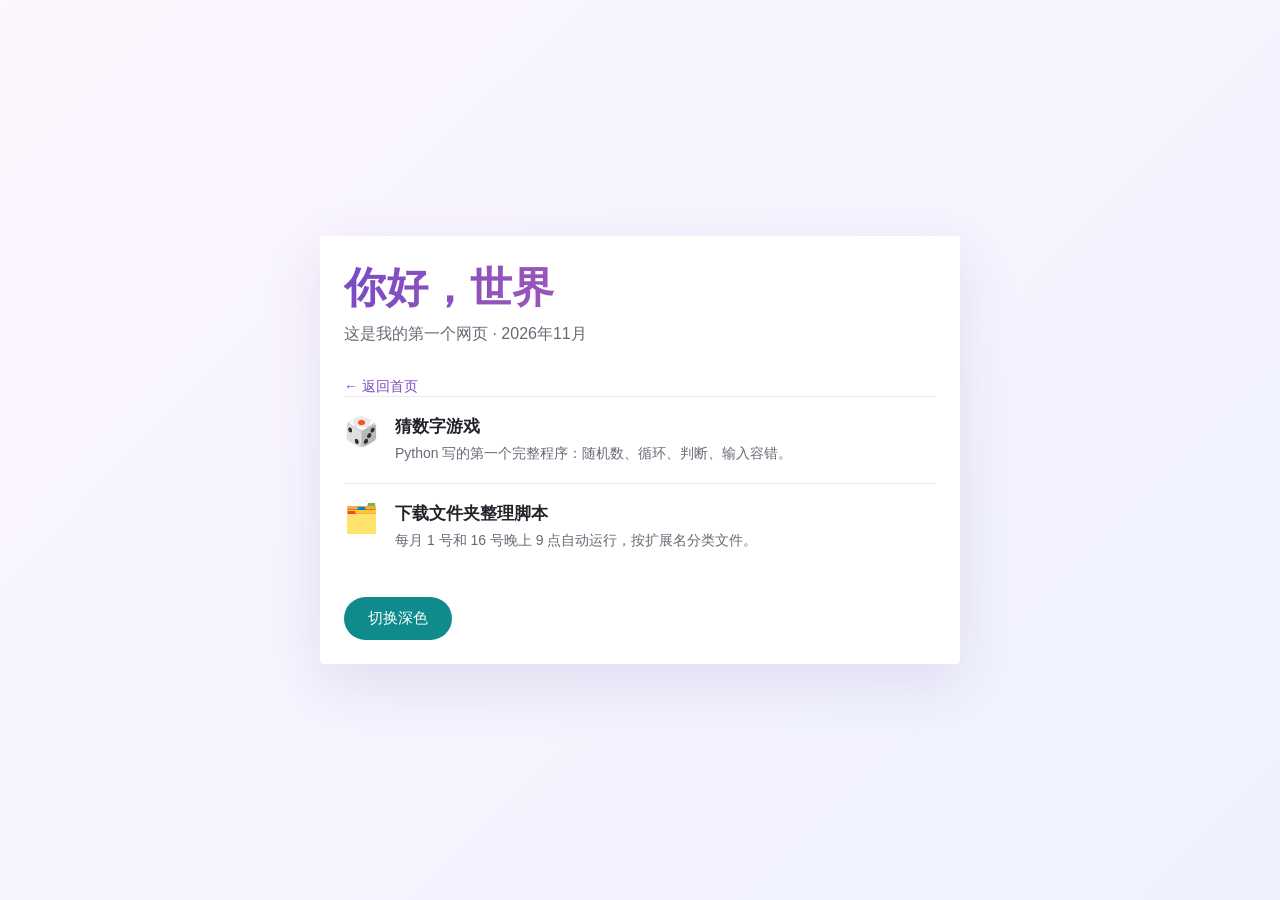
==== index.html @ 97025a33 "初始存档：脱敏版作品集" ====
<!DOCTYPE html>
<html lang="zh-CN">
<head>
    <meta charset="UTF-8">
    <meta name="viewport" content="width=device-width, initial-scale=1.0">
    <title>我的第一个网页</title>
    <style>
        * { box-sizing: border-box; }

        body {
            margin: 0;
            min-height: 100vh;
            display: flex;
            align-items: center;
            justify-content: center;
            font-family: -apple-system, "PingFang SC", sans-serif;
            background: linear-gradient(135deg, #fdf6ff 0%, #eef2ff 100%);
            color: #232129;
        }

        .card {
            width: min(640px, 90vw);
            background: white;
            border-radius: 4px;
            padding: 24px;
            box-shadow: 0 20px 60px rgba(80, 60, 120, 0.12);
        }

        h1 {
            margin: 0 0 8px;
            font-size: 42px;
            background: linear-gradient(90deg, #7b4bc4, #d16ba5);
            -webkit-background-clip: text;
            color: transparent;
        }

        .subtitle {
            margin: 0 0 32px;
            color: #6b6875;
            font-size: 16px;
        }

        .home {
            color: #7b4bc4;
            font-size: 14px;
            text-decoration: none;
        }

        .home:hover { text-decoration: underline; }

        .item {
            display: flex;
            gap: 16px;
            align-items: flex-start;
            padding: 18px 0;
            border-top: 1px solid #eeeaf3;
        }

        .icon { font-size: 28px; }

        .item h2 {
            margin: 0 0 4px;
            font-size: 17px;
        }

        .item p {
            margin: 0;
            color: #6b6875;
            font-size: 14px;
            line-height: 1.6;
        }

        button {
            margin-top: 28px;
            padding: 12px 24px;
            border: none;
            border-radius: 999px;
            background: #0f8b8d;
            color: white;
            font-size: 15px;
            cursor: pointer;
            transition: transform 0.2s, box-shadow 0.2s;
        }

        button:hover {
            transform: translateY(-2px);
            box-shadow: 0 8px 20px rgba(123, 75, 196, 0.3);
        }

        body.dark {
            background: linear-gradient(135deg, #15151c 0%, #2b2440 100%);
            color: #f2f2f5;
        }

        body.dark .card {
            background: #262633;
            box-shadow: 0 20px 60px rgba(0, 0, 0, 0.45);
        }

        body.dark .subtitle,
        body.dark .item p { color: #b8b5c4; }

        body.dark .item { border-top-color: #3d3d4d; }
    </style>
</head>
<body>
    <div class="card">
        <h1>你好，世界</h1>
        <p class="subtitle">这是我的第一个网页 · 2026年11月</p>
        <a class="home" href="home.html">← 返回首页</a>

        <div class="item">
            <div class="icon">🎲</div>
            <div>
                <h2>猜数字游戏</h2>
                <p>Python 写的第一个完整程序：随机数、循环、判断、输入容错。</p>
            </div>
        </div>

        <div class="item">
            <div class="icon">🗂️</div>
            <div>
                <h2>下载文件夹整理脚本</h2>
                <p>每月 1 号和 16 号晚上 9 点自动运行，按扩展名分类文件。</p>
            </div>
        </div>

        <button>点击切换背景</button>
    </div>

<script>
    const btn = document.querySelector("button");

    function updateButton() {
        btn.textContent = document.body.classList.contains("dark") ? "切换浅色" : "切换深色";
    }

    btn.addEventListener("click", function () {
        document.body.classList.toggle("dark");
        updateButton();
    });

    updateButton();
</script>

</body>
</html>
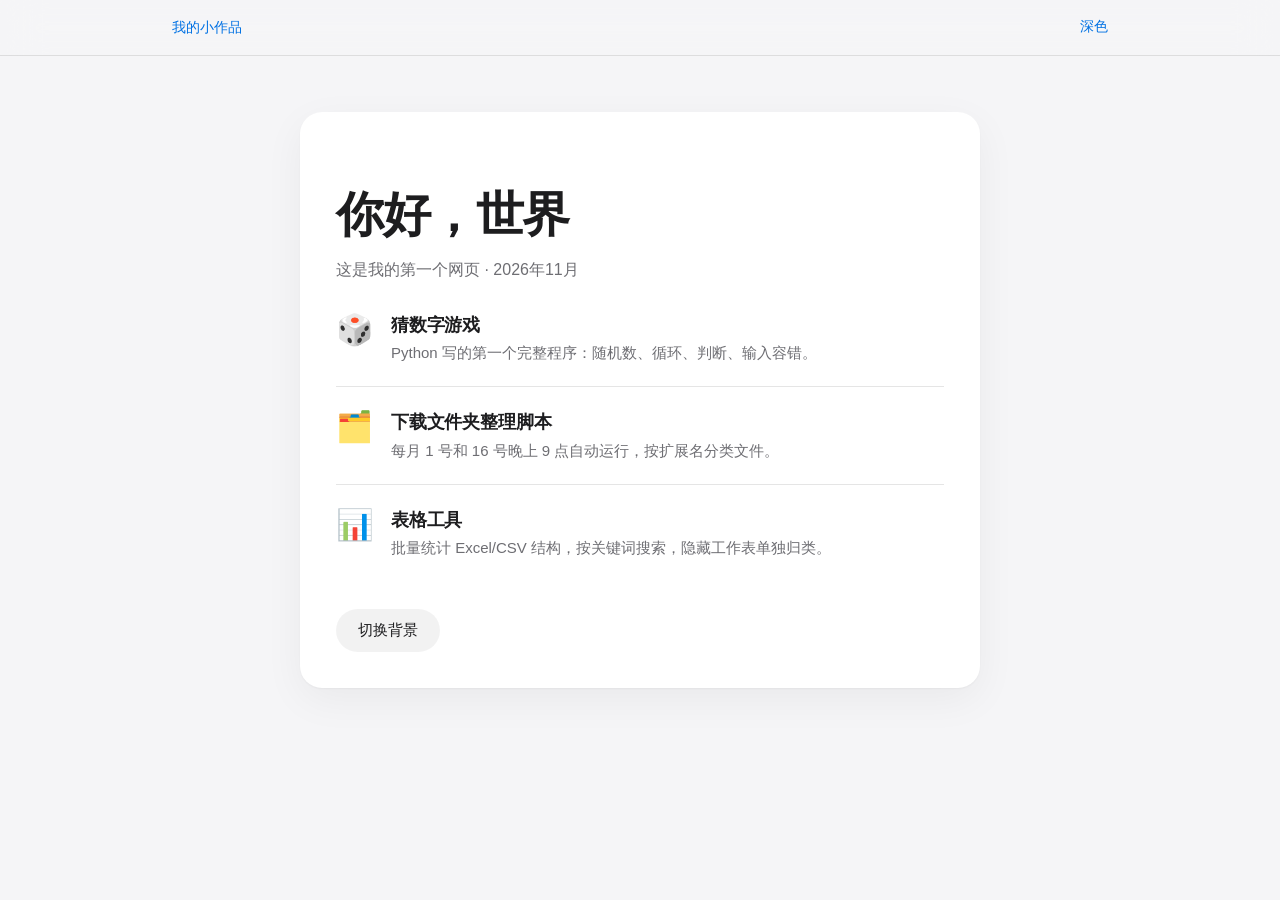
==== commit 15c8568f: "设计系统：统一苹果风格，抽出共享 style.css 与 theme.js" ====
--- a/index.html
+++ b/index.html
@@ -1,147 +1,64 @@
 <!DOCTYPE html>
 <html lang="zh-CN">
 <head>
-    <meta charset="UTF-8">
-    <meta name="viewport" content="width=device-width, initial-scale=1.0">
-    <title>我的第一个网页</title>
-    <style>
-        * { box-sizing: border-box; }
-
-        body {
-            margin: 0;
-            min-height: 100vh;
-            display: flex;
-            align-items: center;
-            justify-content: center;
-            font-family: -apple-system, "PingFang SC", sans-serif;
-            background: linear-gradient(135deg, #fdf6ff 0%, #eef2ff 100%);
-            color: #232129;
-        }
-
-        .card {
-            width: min(640px, 90vw);
-            background: white;
-            border-radius: 4px;
-            padding: 24px;
-            box-shadow: 0 20px 60px rgba(80, 60, 120, 0.12);
-        }
-
-        h1 {
-            margin: 0 0 8px;
-            font-size: 42px;
-            background: linear-gradient(90deg, #7b4bc4, #d16ba5);
-            -webkit-background-clip: text;
-            color: transparent;
-        }
-
-        .subtitle {
-            margin: 0 0 32px;
-            color: #6b6875;
-            font-size: 16px;
-        }
-
-        .home {
-            color: #7b4bc4;
-            font-size: 14px;
-            text-decoration: none;
-        }
-
-        .home:hover { text-decoration: underline; }
-
-        .item {
-            display: flex;
-            gap: 16px;
-            align-items: flex-start;
-            padding: 18px 0;
-            border-top: 1px solid #eeeaf3;
-        }
-
-        .icon { font-size: 28px; }
-
-        .item h2 {
-            margin: 0 0 4px;
-            font-size: 17px;
-        }
-
-        .item p {
-            margin: 0;
-            color: #6b6875;
-            font-size: 14px;
-            line-height: 1.6;
-        }
-
-        button {
-            margin-top: 28px;
-            padding: 12px 24px;
-            border: none;
-            border-radius: 999px;
-            background: #0f8b8d;
-            color: white;
-            font-size: 15px;
-            cursor: pointer;
-            transition: transform 0.2s, box-shadow 0.2s;
-        }
-
-        button:hover {
-            transform: translateY(-2px);
-            box-shadow: 0 8px 20px rgba(123, 75, 196, 0.3);
-        }
-
-        body.dark {
-            background: linear-gradient(135deg, #15151c 0%, #2b2440 100%);
-            color: #f2f2f5;
-        }
-
-        body.dark .card {
-            background: #262633;
-            box-shadow: 0 20px 60px rgba(0, 0, 0, 0.45);
-        }
-
-        body.dark .subtitle,
-        body.dark .item p { color: #b8b5c4; }
-
-        body.dark .item { border-top-color: #3d3d4d; }
-    </style>
+<meta charset="UTF-8">
+<meta name="viewport" content="width=device-width, initial-scale=1.0">
+<title>我的第一个网页</title>
+<link rel="stylesheet" href="style.css">
 </head>
 <body>
+
+<nav class="topbar">
+    <div class="topbar-inner">
+        <a href="home.html">我的小作品</a>
+        <button id="themeBtn">深色</button>
+    </div>
+</nav>
+
+<div class="wrap-narrow page-body">
     <div class="card">
-        <h1>你好，世界</h1>
-        <p class="subtitle">这是我的第一个网页 · 2026年11月</p>
-        <a class="home" href="home.html">← 返回首页</a>
+        <h1 style="font-size: clamp(34px, 5vw, 48px); letter-spacing: -0.03em; margin-bottom: 8px;">你好，世界</h1>
+        <p class="muted" style="margin: 0;">这是我的第一个网页 · 2026年11月</p>
 
-        <div class="item">
-            <div class="icon">🎲</div>
-            <div>
-                <h2>猜数字游戏</h2>
-                <p>Python 写的第一个完整程序：随机数、循环、判断、输入容错。</p>
+        <div class="intro-list">
+            <div class="intro-item">
+                <div class="icon">🎲</div>
+                <div>
+                    <h2>猜数字游戏</h2>
+                    <p>Python 写的第一个完整程序：随机数、循环、判断、输入容错。</p>
+                </div>
+            </div>
+
+            <div class="intro-item">
+                <div class="icon">🗂️</div>
+                <div>
+                    <h2>下载文件夹整理脚本</h2>
+                    <p>每月 1 号和 16 号晚上 9 点自动运行，按扩展名分类文件。</p>
+                </div>
+            </div>
+
+            <div class="intro-item">
+                <div class="icon">📊</div>
+                <div>
+                    <h2>表格工具</h2>
+                    <p>批量统计 Excel/CSV 结构，按关键词搜索，隐藏工作表单独归类。</p>
+                </div>
             </div>
         </div>
 
-        <div class="item">
-            <div class="icon">🗂️</div>
-            <div>
-                <h2>下载文件夹整理脚本</h2>
-                <p>每月 1 号和 16 号晚上 9 点自动运行，按扩展名分类文件。</p>
-            </div>
+        <div class="card-footer">
+            <button id="bgBtn" class="btn-secondary">切换背景</button>
         </div>
+    </div>
+</div>
 
-        <button>点击切换背景</button>
-    </div>
-
+<script src="theme.js"></script>
 <script>
-    const btn = document.querySelector("button");
-
-    function updateButton() {
-        btn.textContent = document.body.classList.contains("dark") ? "切换浅色" : "切换深色";
-    }
-
-    btn.addEventListener("click", function () {
-        document.body.classList.toggle("dark");
-        updateButton();
+    // 这个按钮和顶栏的深色按钮做同一件事，保持同步
+    const bgBtn = document.querySelector("#bgBtn");
+    bgBtn.addEventListener("click", function () {
+        document.querySelector("#themeBtn").click();
     });
-
-    updateButton();
 </script>
-
 </body>
 </html>
--- a/style.css
+++ b/style.css
@@ -0,0 +1,332 @@
+/* ============================================================
+   Apple 风格设计系统
+   参考 Apple 官网与 iOS：大量留白、系统字体、细腻阴影、
+   毛玻璃、克制的圆角与精准的文字层级。
+   改这里一处，所有引用它的页面一起生效。
+   ============================================================ */
+
+:root {
+    /* 颜色 */
+    --bg: #f5f5f7;                 /* 页面底色：Apple 官网浅灰 */
+    --surface: #ffffff;            /* 卡片白 */
+    --text: #1d1d1f;               /* 主文字：深灰而非纯黑 */
+    --text-2: #6e6e73;             /* 次要文字 */
+    --text-3: #86868b;             /* 辅助文字 */
+    --blue: #0071e3;               /* 强调色：Apple 官网蓝 */
+    --blue-hover: #0077ed;
+    --line: rgba(0, 0, 0, 0.1);    /* 分隔线 */
+    --green: #34c759;              /* iOS 系统色 */
+    --orange: #ff9500;
+    --red: #ff3b30;
+
+    /* 圆角 */
+    --r-card: 22px;
+    --r-control: 12px;
+
+    /* Apple 官网常用的缓动曲线 */
+    --ease: cubic-bezier(0.28, 0.11, 0.32, 1);
+}
+
+* { box-sizing: border-box; }
+
+body {
+    margin: 0;
+    min-height: 100vh;
+    background: var(--bg);
+    color: var(--text);
+    font-family: -apple-system, BlinkMacSystemFont, "SF Pro Text",
+                 "PingFang SC", "Helvetica Neue", sans-serif;
+    -webkit-font-smoothing: antialiased;   /* Mac 上文字更细腻 */
+    -moz-osx-font-smoothing: grayscale;
+    line-height: 1.47;
+}
+
+/* 深色模式：只改变量，所有组件自动跟着变 */
+body.dark {
+    --bg: #000000;
+    --surface: #1c1c1e;
+    --text: #f5f5f7;
+    --text-2: #a1a1a6;
+    --text-3: #8e8e93;
+    --blue: #0a84ff;
+    --blue-hover: #409cff;
+    --line: rgba(255, 255, 255, 0.12);
+}
+
+/* ---------- 顶部毛玻璃导航 ---------- */
+.topbar {
+    position: sticky;
+    top: 0;
+    z-index: 10;
+    background: rgba(245, 245, 247, 0.72);
+    backdrop-filter: saturate(180%) blur(20px);
+    -webkit-backdrop-filter: saturate(180%) blur(20px);
+    border-bottom: 1px solid var(--line);
+}
+body.dark .topbar { background: rgba(0, 0, 0, 0.72); }
+
+.topbar-inner {
+    max-width: 980px;
+    margin: 0 auto;
+    padding: 13px 22px;
+    display: flex;
+    justify-content: space-between;
+    align-items: center;
+    gap: 16px;
+}
+.topbar a, .topbar button {
+    color: var(--blue);
+    font-size: 14px;
+    text-decoration: none;
+    background: none;
+    border: none;
+    padding: 4px 0;
+    font-family: inherit;
+    cursor: pointer;
+    border-radius: 0;
+}
+.topbar a:hover, .topbar button:hover {
+    opacity: 0.7;
+    background: none;
+    transform: none;
+}
+
+/* ---------- 内容容器 ---------- */
+.wrap { max-width: 980px; margin: 0 auto; padding: 0 22px; }
+.wrap-narrow { max-width: 680px; margin: 0 auto; padding: 0 22px; }
+.page-body { padding: 56px 0 80px; }
+
+/* ---------- 页面头部 ---------- */
+.hero { padding: 76px 0 44px; text-align: center; }
+.hero h1 {
+    margin: 0 0 16px;
+    font-size: clamp(40px, 7vw, 64px);
+    font-weight: 600;
+    letter-spacing: -0.035em;   /* 大标题字距收紧，Apple 的标志性处理 */
+    line-height: 1.05;
+}
+.hero p {
+    margin: 0;
+    font-size: clamp(18px, 2.5vw, 22px);
+    color: var(--text-2);
+    line-height: 1.5;
+}
+.page-head { padding: 48px 0 28px; }
+.page-head h1 {
+    margin: 0 0 6px;
+    font-size: clamp(32px, 5vw, 48px);
+    font-weight: 600;
+    letter-spacing: -0.03em;
+    line-height: 1.1;
+}
+.page-head p { margin: 0; color: var(--text-2); font-size: 17px; }
+
+/* ---------- 卡片 ---------- */
+.card {
+    background: var(--surface);
+    border-radius: var(--r-card);
+    padding: 36px;
+    /* 一层极淡描边感 + 一层柔和大阴影，比单层厚阴影更精致 */
+    box-shadow: 0 1px 2px rgba(0, 0, 0, 0.04), 0 12px 40px rgba(0, 0, 0, 0.05);
+}
+body.dark .card {
+    box-shadow: 0 1px 2px rgba(0, 0, 0, 0.5), 0 12px 40px rgba(0, 0, 0, 0.35);
+}
+.card + .card { margin-top: 20px; }
+
+/* ---------- 按钮 ---------- */
+button, .btn {
+    font-family: inherit;
+    font-size: 15px;
+    cursor: pointer;
+    border: none;
+    border-radius: 999px;        /* 胶囊形 */
+    padding: 12px 22px;
+    background: var(--blue);
+    color: #fff;
+    transition: background 0.2s var(--ease), transform 0.2s var(--ease), opacity 0.2s var(--ease);
+}
+button:hover, .btn:hover { background: var(--blue-hover); }
+button:active, .btn:active { transform: scale(0.97); }  /* 点击微缩放反馈 */
+button:disabled { opacity: 0.4; cursor: not-allowed; transform: none; }
+
+.btn-secondary {
+    background: rgba(0, 0, 0, 0.05);
+    color: var(--text);
+}
+.btn-secondary:hover { background: rgba(0, 0, 0, 0.09); }
+body.dark .btn-secondary { background: rgba(255, 255, 255, 0.1); color: var(--text); }
+body.dark .btn-secondary:hover { background: rgba(255, 255, 255, 0.16); }
+
+.btn-small { padding: 8px 15px; font-size: 13px; }
+
+/* ---------- 输入框与下拉 ---------- */
+input, select {
+    font-family: inherit;
+    font-size: 15px;
+    color: var(--text);
+    background: var(--surface);
+    border: 1px solid var(--line);
+    border-radius: var(--r-control);
+    padding: 12px 16px;
+    transition: box-shadow 0.2s var(--ease), border-color 0.2s var(--ease);
+}
+input:focus, select:focus {
+    outline: none;
+    border-color: var(--blue);
+    box-shadow: 0 0 0 3px rgba(0, 113, 227, 0.18);  /* iOS 蓝色聚焦圈 */
+}
+body.dark input:focus, body.dark select:focus {
+    box-shadow: 0 0 0 3px rgba(10, 132, 255, 0.25);
+}
+
+/* ---------- 文字工具 ---------- */
+.muted { color: var(--text-2); }
+.small { font-size: 13px; }
+.hairline { border-top: 1px solid var(--line); }
+
+/* ============================================================
+   首页：卡片网格
+   ============================================================ */
+.grid {
+    display: grid;
+    grid-template-columns: repeat(auto-fit, minmax(260px, 1fr));
+    gap: 20px;
+    padding-bottom: 80px;
+}
+.feature {
+    display: block;
+    text-decoration: none;
+    color: inherit;
+    background: var(--surface);
+    border-radius: var(--r-card);
+    padding: 32px;
+    box-shadow: 0 1px 2px rgba(0, 0, 0, 0.04), 0 12px 40px rgba(0, 0, 0, 0.05);
+    transition: transform 0.35s var(--ease), box-shadow 0.35s var(--ease);
+}
+.feature:hover {
+    transform: translateY(-5px);
+    box-shadow: 0 1px 2px rgba(0, 0, 0, 0.04), 0 24px 60px rgba(0, 0, 0, 0.1);
+}
+.feature .icon { font-size: 44px; line-height: 1; }
+.feature h2 {
+    margin: 20px 0 8px;
+    font-size: 21px;
+    font-weight: 600;
+    letter-spacing: -0.02em;
+}
+.feature p { margin: 0; color: var(--text-2); font-size: 15px; }
+.feature .arrow {
+    display: inline-block;
+    margin-top: 22px;
+    color: var(--blue);
+    font-size: 14px;
+}
+
+/* ============================================================
+   介绍页：列表
+   ============================================================ */
+.intro-list { margin-top: 8px; }
+.intro-item {
+    display: flex;
+    gap: 18px;
+    align-items: flex-start;
+    padding: 22px 0;
+    border-top: 1px solid var(--line);
+}
+.intro-item:first-child { border-top: none; }
+.intro-item .icon { font-size: 30px; line-height: 1.2; }
+.intro-item h2 { margin: 0 0 4px; font-size: 18px; font-weight: 600; letter-spacing: -0.01em; }
+.intro-item p { margin: 0; color: var(--text-2); font-size: 15px; }
+.card-footer { margin-top: 28px; }
+
+/* ============================================================
+   待办清单
+   ============================================================ */
+.input-row { display: flex; gap: 10px; }
+.input-row input { flex: 1; min-width: 0; }
+.input-row select { cursor: pointer; }
+
+.filters { display: flex; gap: 8px; margin-top: 18px; flex-wrap: wrap; }
+.filter.active { background: var(--blue); color: #fff; }
+.filter.active:hover { background: var(--blue-hover); }
+
+.task-list { list-style: none; padding: 0; margin: 24px 0 0; }
+.task-list li {
+    display: flex;
+    align-items: center;
+    gap: 14px;
+    padding: 16px 4px;
+    border-top: 1px solid var(--line);
+}
+.task-list li:first-child { border-top: none; }
+.task-list .text { flex: 1; min-width: 0; font-size: 15px; transition: opacity 0.2s var(--ease); }
+.task-list li.done .text { text-decoration: line-through; opacity: 0.4; }
+
+.priority {
+    padding: 3px 9px;
+    border-radius: 7px;
+    font-size: 12px;
+    font-weight: 600;
+    white-space: nowrap;
+}
+.priority.high   { background: rgba(255, 59, 48, 0.12);  color: var(--red); }
+.priority.medium { background: rgba(255, 149, 0, 0.14);  color: #c47b00; }
+.priority.low    { background: rgba(52, 199, 89, 0.14);  color: #248a3d; }
+body.dark .priority.medium { color: #ffb340; }
+body.dark .priority.low { color: #30d158; }
+
+input[type="checkbox"] {
+    width: 19px; height: 19px;
+    padding: 0;
+    cursor: pointer;
+    accent-color: var(--blue);
+    flex: none;
+}
+.task .delete { flex: none; }
+
+.todo-footer {
+    display: flex;
+    justify-content: space-between;
+    align-items: center;
+    gap: 12px;
+    margin-top: 22px;
+    padding-top: 18px;
+    border-top: 1px solid var(--line);
+}
+.todo-footer .actions { display: flex; gap: 8px; flex-wrap: wrap; }
+.hint { color: var(--text-3); font-size: 13px; margin: 0; }
+
+/* ============================================================
+   报告页 / 搜索结果页：统计标签 + 表格
+   ============================================================ */
+.stats { display: flex; gap: 10px; flex-wrap: wrap; margin: 24px 0 8px; }
+.tag {
+    display: inline-block;
+    padding: 7px 15px;
+    border-radius: 999px;
+    background: rgba(0, 113, 227, 0.1);
+    color: var(--blue);
+    font-size: 13px;
+    font-weight: 500;
+}
+body.dark .tag { background: rgba(10, 132, 255, 0.16); }
+
+.data-table { width: 100%; border-collapse: collapse; margin-top: 20px; }
+.data-table th, .data-table td {
+    padding: 13px 14px;
+    text-align: left;
+    border-bottom: 1px solid var(--line);
+    font-size: 15px;
+}
+.data-table th { color: var(--text-2); font-size: 13px; font-weight: 500; }
+.data-table tr:last-child td { border-bottom: none; }
+
+/* ---------- 响应式 ---------- */
+@media (max-width: 640px) {
+    .hero { padding: 56px 0 32px; }
+    .card { padding: 24px; border-radius: 18px; }
+    .input-row { flex-wrap: wrap; }
+    .input-row input { flex-basis: 100%; }
+    .todo-footer { flex-direction: column; align-items: flex-start; }
+}
